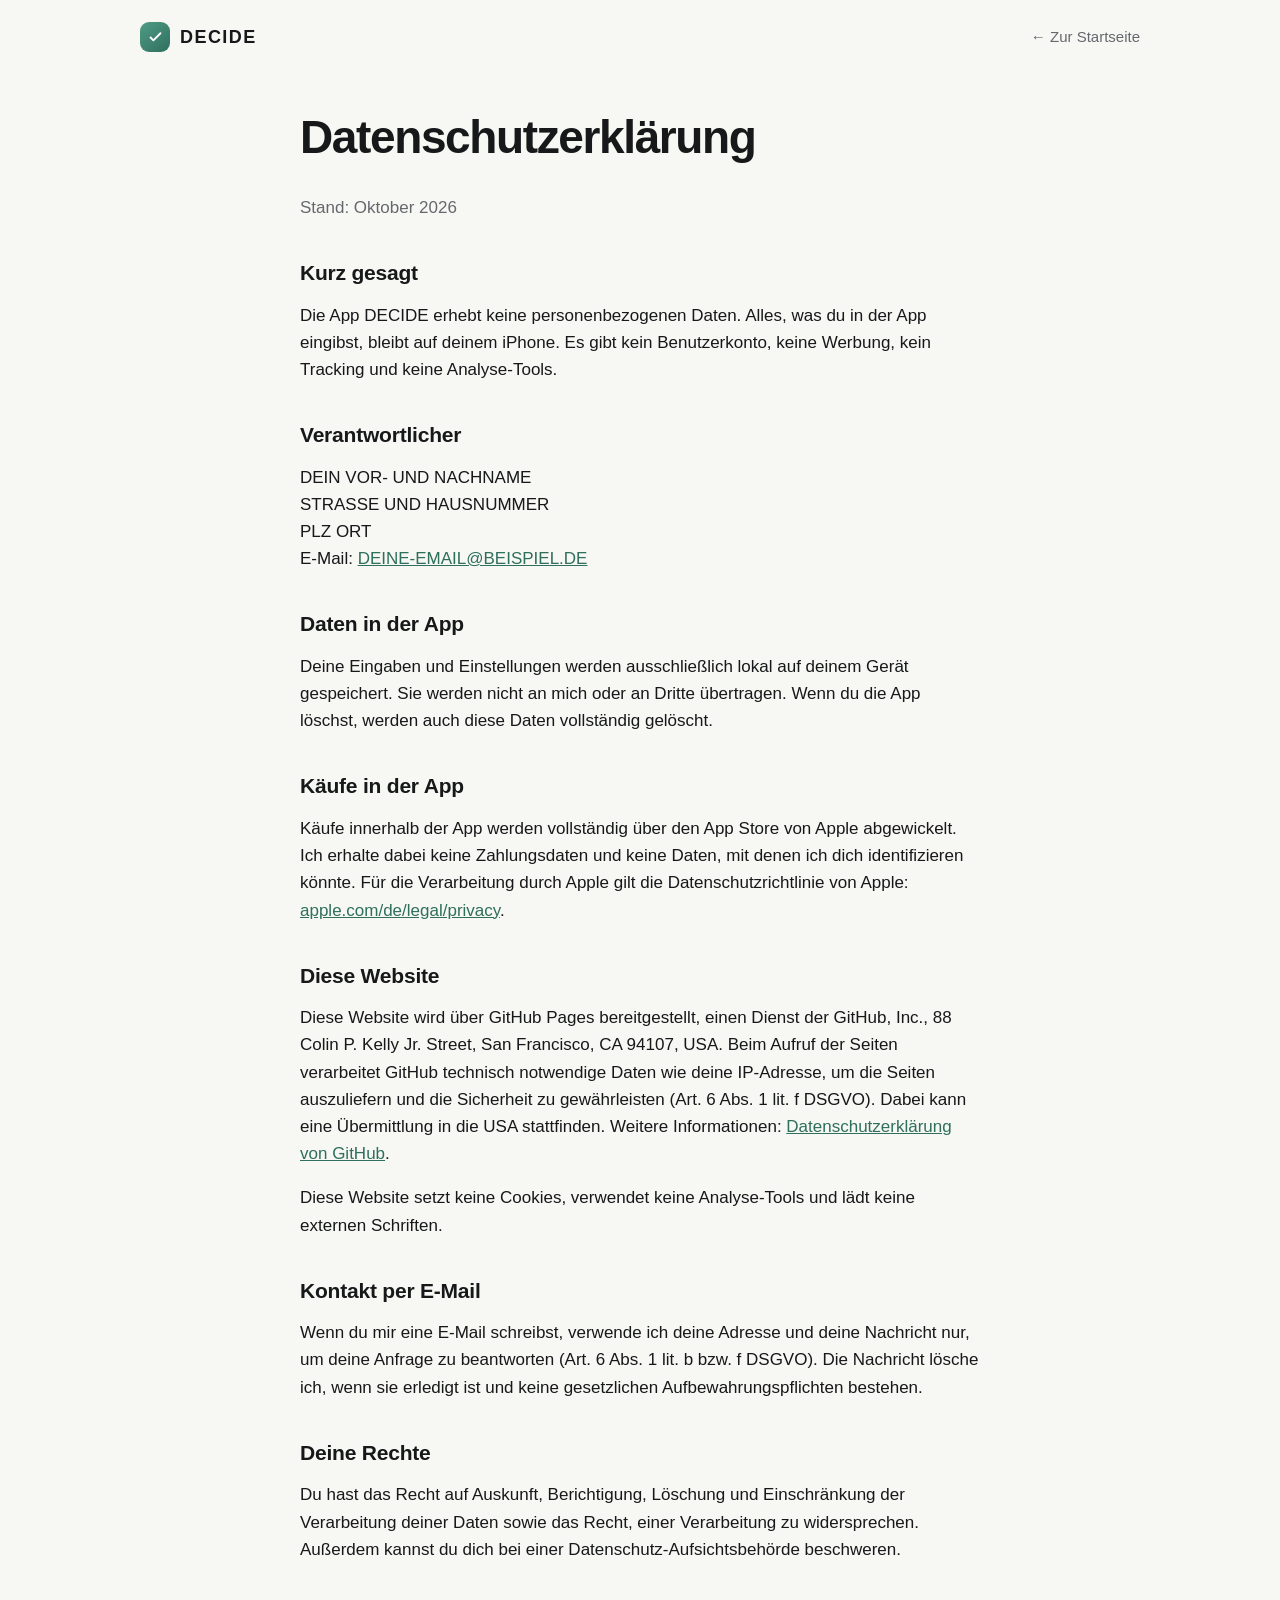
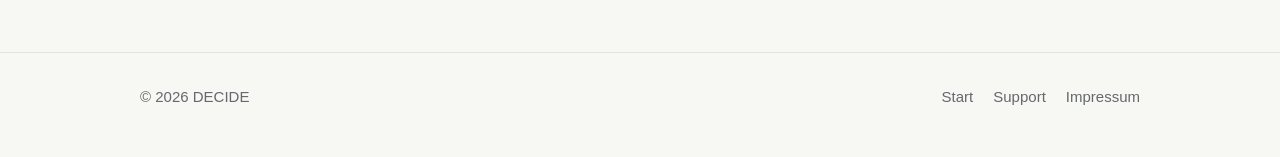
==== datenschutz.html @ d0a6e2b3 "Add files via upload" ====
<!DOCTYPE html>
<html lang="de">
<head>
  <meta charset="utf-8">
  <meta name="viewport" content="width=device-width, initial-scale=1">
  <title>Datenschutz – DECIDE</title>
  <link rel="stylesheet" href="style.css">
</head>
<body>
  <header class="top">
    <div class="wrap">
      <a class="logo" href="index.html">
        <span class="logo-mark"><svg viewBox="0 0 24 24" fill="none" stroke="currentColor" stroke-width="2.6" stroke-linecap="round" stroke-linejoin="round"><path d="M5 12l4 4 10-10"/></svg></span>
        DECIDE
      </a>
      <nav><a href="index.html">← Zur Startseite</a></nav>
    </div>
  </header>

  <main class="page">
    <div class="wrap">
      <h1>Datenschutzerklärung</h1>
      <p class="muted">Stand: Oktober 2026</p>

      <h2>Kurz gesagt</h2>
      <p>Die App DECIDE erhebt keine personenbezogenen Daten. Alles, was du in der App eingibst, bleibt auf deinem iPhone. Es gibt kein Benutzerkonto, keine Werbung, kein Tracking und keine Analyse-Tools.</p>

      <h2>Verantwortlicher</h2>
      <p>DEIN VOR- UND NACHNAME<br>
      STRASSE UND HAUSNUMMER<br>
      PLZ ORT<br>
      E-Mail: <a href="mailto:DEINE-EMAIL@BEISPIEL.DE">DEINE-EMAIL@BEISPIEL.DE</a></p>

      <h2>Daten in der App</h2>
      <p>Deine Eingaben und Einstellungen werden ausschließlich lokal auf deinem Gerät gespeichert. Sie werden nicht an mich oder an Dritte übertragen. Wenn du die App löschst, werden auch diese Daten vollständig gelöscht.</p>

      <h2>Käufe in der App</h2>
      <p>Käufe innerhalb der App werden vollständig über den App Store von Apple abgewickelt. Ich erhalte dabei keine Zahlungsdaten und keine Daten, mit denen ich dich identifizieren könnte. Für die Verarbeitung durch Apple gilt die Datenschutzrichtlinie von Apple: <a href="https://www.apple.com/de/legal/privacy/">apple.com/de/legal/privacy</a>.</p>

      <h2>Diese Website</h2>
      <p>Diese Website wird über GitHub Pages bereitgestellt, einen Dienst der GitHub, Inc., 88 Colin P. Kelly Jr. Street, San Francisco, CA 94107, USA. Beim Aufruf der Seiten verarbeitet GitHub technisch notwendige Daten wie deine IP-Adresse, um die Seiten auszuliefern und die Sicherheit zu gewährleisten (Art. 6 Abs. 1 lit. f DSGVO). Dabei kann eine Übermittlung in die USA stattfinden. Weitere Informationen: <a href="https://docs.github.com/de/site-policy/privacy-policies/github-general-privacy-statement">Datenschutzerklärung von GitHub</a>.</p>
      <p>Diese Website setzt keine Cookies, verwendet keine Analyse-Tools und lädt keine externen Schriften.</p>

      <h2>Kontakt per E-Mail</h2>
      <p>Wenn du mir eine E-Mail schreibst, verwende ich deine Adresse und deine Nachricht nur, um deine Anfrage zu beantworten (Art. 6 Abs. 1 lit. b bzw. f DSGVO). Die Nachricht lösche ich, wenn sie erledigt ist und keine gesetzlichen Aufbewahrungspflichten bestehen.</p>

      <h2>Deine Rechte</h2>
      <p>Du hast das Recht auf Auskunft, Berichtigung, Löschung und Einschränkung der Verarbeitung deiner Daten sowie das Recht, einer Verarbeitung zu widersprechen. Außerdem kannst du dich bei einer Datenschutz-Aufsichtsbehörde beschweren.</p>
    </div>
  </main>

  <footer>
    <div class="wrap">
      <span>© 2026 DECIDE</span>
      <nav>
        <a href="index.html">Start</a>
        <a href="support.html">Support</a>
        <a href="impressum.html">Impressum</a>
      </nav>
    </div>
  </footer>
</body>
</html>
---- style.css ----
:root {
  --bg: #f7f7f3;
  --surface: #ffffff;
  --text: #17181a;
  --muted: #65686d;
  --line: #e4e4de;
  --accent: #2f6f5e;
  --accent-2: #4f9c84;
  --accent-soft: #e3efe9;
  --on-accent: #ffffff;
  --warm: #e9a24a;
  --glow: rgba(79, 156, 132, 0.28);
  --shadow: 0 30px 60px -20px rgba(23, 40, 34, 0.25), 0 12px 24px -12px rgba(23, 40, 34, 0.15);
  --phone-frame: #1a1c1e;
}
@media (prefers-color-scheme: dark) {
  :root {
    --bg: #0f1112;
    --surface: #181a1c;
    --text: #ececea;
    --muted: #9a9da2;
    --line: #2a2d30;
    --accent: #7cc4ad;
    --accent-2: #5fae95;
    --accent-soft: #1a2a25;
    --on-accent: #0c1714;
    --warm: #f0b66a;
    --glow: rgba(124, 196, 173, 0.18);
    --shadow: 0 30px 60px -20px rgba(0, 0, 0, 0.7), 0 12px 24px -12px rgba(0, 0, 0, 0.5);
    --phone-frame: #000000;
  }
}

* { box-sizing: border-box; }
html { -webkit-text-size-adjust: 100%; scroll-behavior: smooth; }
body {
  margin: 0;
  background: var(--bg);
  color: var(--text);
  font-family: -apple-system, BlinkMacSystemFont, "Segoe UI", Roboto, "Helvetica Neue", Arial, sans-serif;
  font-size: 17px;
  line-height: 1.6;
  overflow-x: hidden;
}
a { color: var(--accent); }
.wrap { max-width: 1040px; margin: 0 auto; padding: 0 20px; }
.page .wrap { max-width: 720px; }

/* ---------- Kopfzeile ---------- */
header.top { padding: 22px 0; position: relative; z-index: 2; }
header.top .wrap { display: flex; align-items: center; justify-content: space-between; gap: 16px; }
.logo { display: inline-flex; align-items: center; gap: 10px; font-weight: 800; letter-spacing: 0.08em; font-size: 18px; color: var(--text); text-decoration: none; }
.logo-mark {
  width: 30px; height: 30px; border-radius: 9px;
  background: linear-gradient(140deg, var(--accent-2), var(--accent));
  display: grid; place-items: center; color: var(--on-accent);
}
.logo-mark svg { width: 17px; height: 17px; }
.top nav { display: flex; gap: 22px; font-size: 15px; }
.top nav a { color: var(--muted); text-decoration: none; }
.top nav a:hover { color: var(--text); }
@media (max-width: 560px) { .top nav .hide-sm { display: none; } }

/* ---------- Hero ---------- */
.hero { position: relative; padding: 40px 0 88px; overflow: hidden; }
.hero::before {
  content: ""; position: absolute; z-index: 0;
  width: 760px; height: 760px; right: -240px; top: 0;
  background: radial-gradient(circle, var(--glow) 0%, transparent 65%);
  pointer-events: none;
}
.hero .wrap { position: relative; z-index: 1; display: grid; gap: 56px; align-items: center; }
@media (min-width: 860px) { .hero .wrap { grid-template-columns: 1.1fr 0.9fr; } }

.pill {
  display: inline-flex; align-items: center; gap: 8px;
  background: var(--accent-soft); color: var(--accent);
  font-weight: 600; font-size: 14px;
  padding: 6px 14px; border-radius: 999px; margin: 0 0 22px;
}
.pill .dot { width: 7px; height: 7px; border-radius: 50%; background: var(--accent); }
h1 { font-size: clamp(40px, 7.5vw, 66px); line-height: 1.04; letter-spacing: -0.03em; margin: 0 0 22px; }
h1 .grad {
  background: linear-gradient(100deg, var(--accent), var(--accent-2) 60%, var(--warm));
  -webkit-background-clip: text; background-clip: text; color: transparent;
}
.lead { font-size: 20px; color: var(--muted); max-width: 30em; margin: 0 0 34px; }

.cta-row { display: flex; flex-wrap: wrap; align-items: center; gap: 14px 22px; }
.btn {
  display: inline-flex; align-items: center; gap: 10px;
  background: var(--text); color: var(--bg);
  text-decoration: none; font-weight: 600;
  padding: 15px 24px; border-radius: 14px;
  transition: transform .15s ease, box-shadow .15s ease;
}
.btn:hover { transform: translateY(-1px); box-shadow: var(--shadow); }
.btn svg { width: 20px; height: 20px; }
.btn.disabled { opacity: .55; pointer-events: none; }
.btn.accent { background: var(--accent); color: var(--on-accent); }
.trust { display: flex; flex-wrap: wrap; gap: 6px 18px; font-size: 14px; color: var(--muted); margin-top: 26px; }
.trust span::before { content: "✓ "; color: var(--accent); font-weight: 700; }

/* ---------- Handy-Mockup ---------- */
.phone-stage { display: flex; justify-content: center; position: relative; }
.phone {
  width: 290px; aspect-ratio: 9 / 19.2;
  background: var(--phone-frame); border-radius: 46px; padding: 11px;
  box-shadow: var(--shadow);
  transform: rotate(-3deg);
  animation: float 7s ease-in-out infinite;
}
@keyframes float { 0%,100% { transform: rotate(-3deg) translateY(0); } 50% { transform: rotate(-3deg) translateY(-10px); } }
.screen {
  height: 100%; border-radius: 36px; overflow: hidden;
  background: var(--bg); padding: 46px 18px 18px;
  display: flex; flex-direction: column; gap: 12px; position: relative;
}
.screen::before {
  content: ""; position: absolute; top: 12px; left: 50%; transform: translateX(-50%);
  width: 86px; height: 24px; border-radius: 20px; background: var(--phone-frame);
}
.s-label { font-size: 11px; font-weight: 700; letter-spacing: .08em; text-transform: uppercase; color: var(--accent); }
.s-title { font-size: 21px; font-weight: 700; line-height: 1.2; letter-spacing: -0.01em; }
.s-card { background: var(--surface); border: 1px solid var(--line); border-radius: 16px; padding: 12px 14px; }
.s-row { display: flex; justify-content: space-between; align-items: baseline; font-size: 13px; color: var(--muted); }
.s-row b { white-space: nowrap; font-size: 20px; color: var(--text); letter-spacing: -0.02em; }
.s-bar { height: 7px; border-radius: 4px; background: var(--line); margin-top: 8px; overflow: hidden; }
.s-bar i { display: block; height: 100%; border-radius: 4px; background: var(--accent); }
.s-bar.b i { background: var(--warm); }
.s-result {
  margin-top: auto; border-radius: 18px; padding: 16px;
  background: linear-gradient(140deg, var(--accent-2), var(--accent)); color: var(--on-accent);
}
.s-result small { font-size: 12px; opacity: .85; }
.s-result .big { font-size: 34px; font-weight: 800; letter-spacing: -0.03em; line-height: 1.1; }
.float-chip {
  position: absolute; background: var(--surface); border: 1px solid var(--line);
  border-radius: 14px; padding: 10px 14px; font-size: 13px; font-weight: 600;
  box-shadow: var(--shadow); display: flex; align-items: center; gap: 8px;
}
.float-chip .ic { width: 26px; height: 26px; border-radius: 8px; display: grid; place-items: center; background: var(--accent-soft); color: var(--accent); }
.float-chip .ic svg { width: 15px; height: 15px; }
.chip-1 { left: calc(50% - 235px); top: 63%; }
.chip-2 { right: calc(50% - 225px); bottom: -4%; }
@media (max-width: 520px) { .chip-1 { left: 0; } .chip-2 { right: 0; } }

/* ---------- Abschnitte ---------- */
section { padding: 88px 0; }
section.alt { background: var(--surface); border-top: 1px solid var(--line); border-bottom: 1px solid var(--line); }
.sec-head { max-width: 600px; margin: 0 0 44px; }
.kicker { color: var(--accent); font-weight: 700; font-size: 13px; letter-spacing: .08em; text-transform: uppercase; margin: 0 0 10px; }
h2 { font-size: clamp(28px, 4.5vw, 40px); line-height: 1.12; letter-spacing: -0.02em; margin: 0 0 14px; }
.sec-head p { color: var(--muted); margin: 0; font-size: 18px; }

.steps { display: grid; gap: 20px; counter-reset: step; }
@media (min-width: 760px) { .steps { grid-template-columns: repeat(3, 1fr); } }
.step { position: relative; padding: 28px; border-radius: 22px; background: var(--bg); border: 1px solid var(--line); }
.step::before {
  counter-increment: step; content: counter(step);
  display: grid; place-items: center; width: 44px; height: 44px; border-radius: 14px;
  background: var(--accent); color: var(--on-accent); font-weight: 800; font-size: 20px; margin-bottom: 18px;
}
.step h3 { margin: 0 0 6px; font-size: 19px; }
.step p { margin: 0; color: var(--muted); font-size: 16px; }

.features { display: grid; gap: 20px; }
@media (min-width: 640px) { .features { grid-template-columns: 1fr 1fr; } }
@media (min-width: 960px) { .features { grid-template-columns: repeat(4, 1fr); } }
.feature { padding: 26px; border-radius: 22px; background: var(--surface); border: 1px solid var(--line); transition: transform .2s ease, border-color .2s ease; }
.feature:hover { transform: translateY(-3px); border-color: var(--accent); }
.feature .ic { width: 46px; height: 46px; border-radius: 14px; display: grid; place-items: center; background: var(--accent-soft); color: var(--accent); margin-bottom: 18px; }
.feature .ic svg { width: 24px; height: 24px; }
.feature h3 { font-size: 18px; margin: 0 0 6px; }
.feature p { margin: 0; color: var(--muted); font-size: 16px; }

.prices { display: grid; gap: 20px; align-items: stretch; }
@media (min-width: 760px) { .prices { grid-template-columns: repeat(3, 1fr); } }
.price { position: relative; background: var(--bg); border: 1px solid var(--line); border-radius: 24px; padding: 30px 28px; }
.price .what { font-weight: 600; margin-bottom: 14px; }
.price .num { font-size: 52px; font-weight: 800; letter-spacing: -0.03em; line-height: 1; }
.price .label { color: var(--muted); margin-top: 12px; font-size: 16px; }
.price.highlight {
  background: linear-gradient(150deg, var(--accent-2), var(--accent)); color: var(--on-accent);
  border-color: transparent; box-shadow: var(--shadow);
}
.price.highlight .label { color: var(--on-accent); opacity: .85; }
.badge { position: absolute; top: 18px; right: 18px; font-size: 12px; font-weight: 700; padding: 4px 10px; border-radius: 999px; background: var(--on-accent); color: var(--accent); }
.note { font-size: 14px; color: var(--muted); margin-top: 18px; }

.final { text-align: center; }
.final .box {
  border-radius: 32px; padding: 64px 24px;
  background: radial-gradient(120% 140% at 50% 0%, var(--accent-soft) 0%, var(--surface) 70%);
  border: 1px solid var(--line);
}
.final h2 { margin-bottom: 12px; }
.final p { color: var(--muted); max-width: 30em; margin: 0 auto 30px; font-size: 18px; }
.final .cta-row { justify-content: center; }

/* ---------- Unterseiten ---------- */
.page { padding: 40px 0 72px; }
.page h1 { font-size: clamp(32px, 6vw, 46px); margin-bottom: 32px; }
.page h2 { font-size: 21px; margin: 40px 0 10px; letter-spacing: -0.01em; }
.page p, .page li { color: var(--text); }
.page .muted { color: var(--muted); }
.page .btn { background: var(--accent); color: var(--on-accent); }

.faq details { border-bottom: 1px solid var(--line); padding: 18px 0; }
.faq summary { font-weight: 600; cursor: pointer; }
.faq details p { margin: 10px 0 0; color: var(--muted); }

/* ---------- Fußzeile ---------- */
footer { border-top: 1px solid var(--line); padding: 32px 0 48px; font-size: 15px; color: var(--muted); }
footer .wrap { display: flex; flex-wrap: wrap; gap: 8px 24px; justify-content: space-between; }
footer nav { display: flex; flex-wrap: wrap; gap: 8px 20px; }
footer a { color: var(--muted); text-decoration: none; }
footer a:hover { color: var(--text); }

/* ---------- Einblenden beim Laden ---------- */
.rise { animation: rise .7s ease both; }
.rise.d1 { animation-delay: .08s; } .rise.d2 { animation-delay: .16s; } .rise.d3 { animation-delay: .24s; }
@keyframes rise { from { opacity: 0; transform: translateY(14px); } to { opacity: 1; transform: none; } }
@media (prefers-reduced-motion: reduce) {
  .rise, .phone { animation: none; }
  .phone { transform: rotate(-3deg); }
}
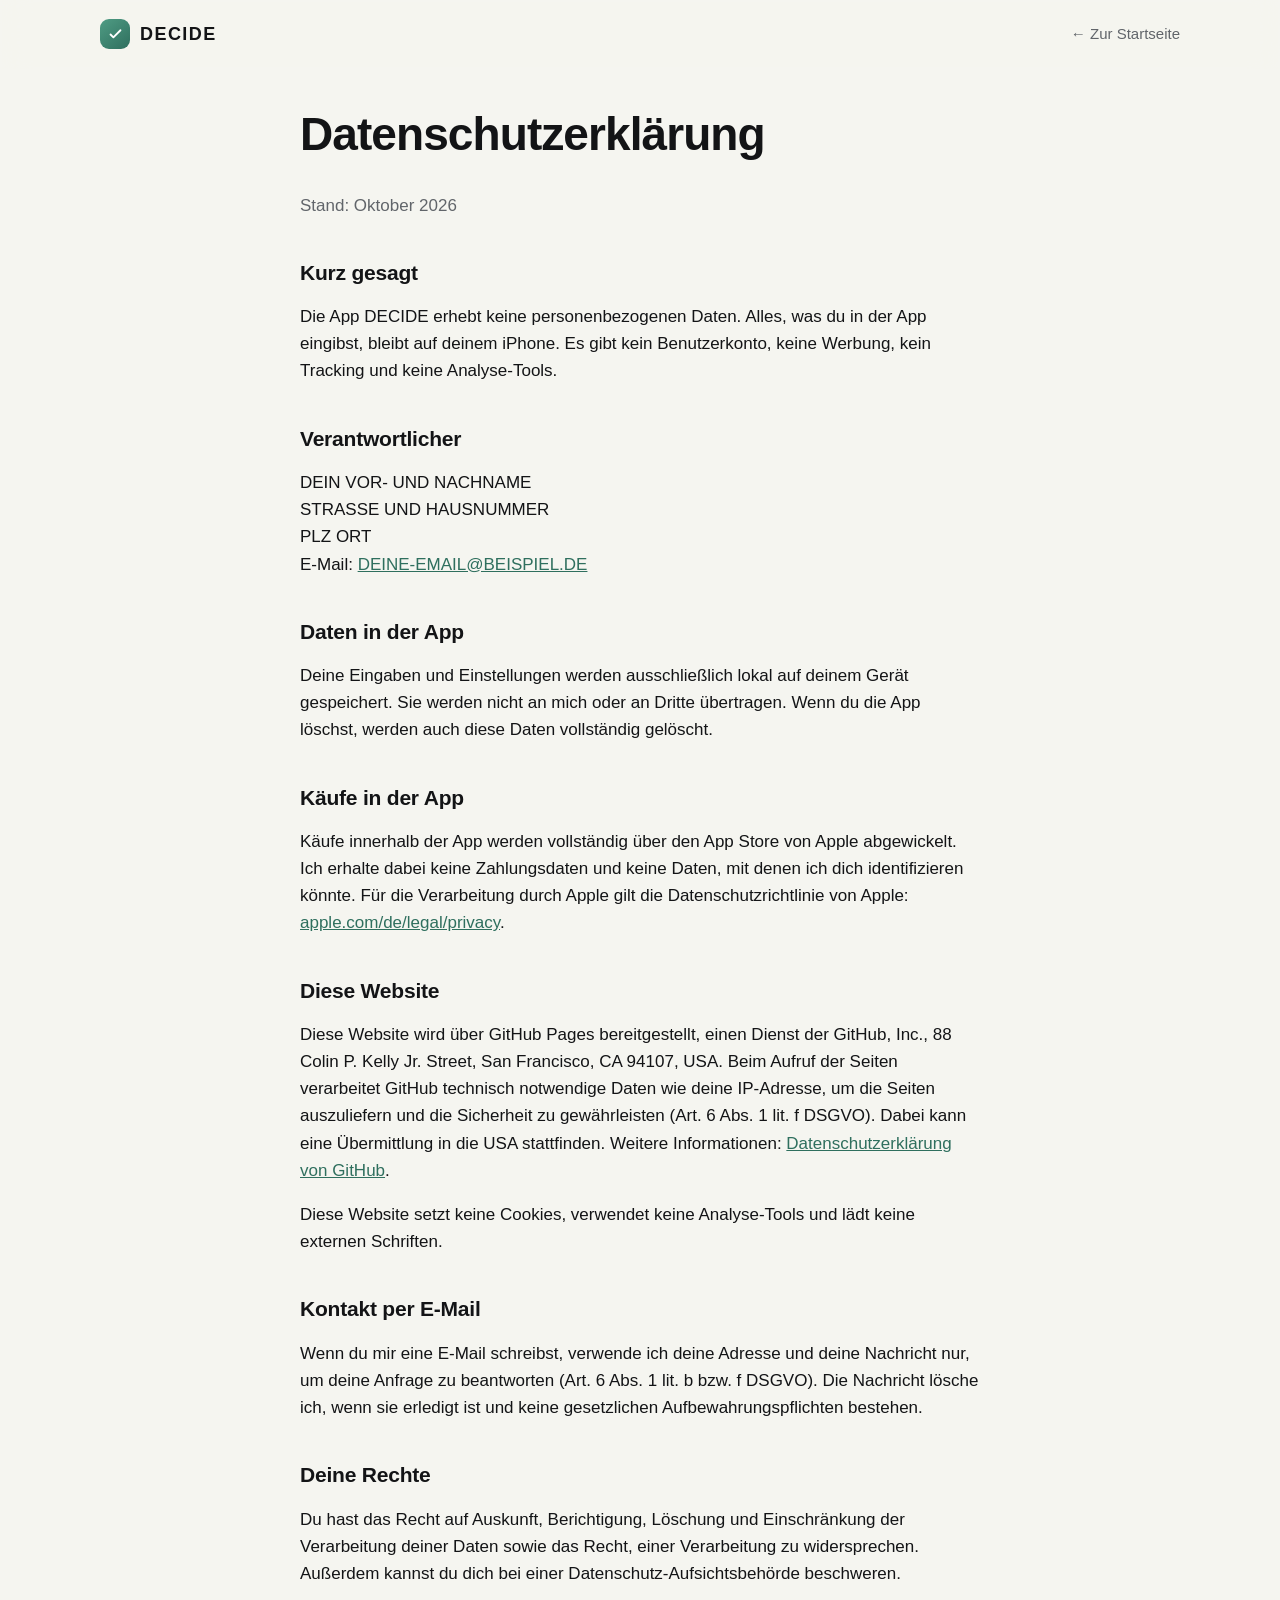
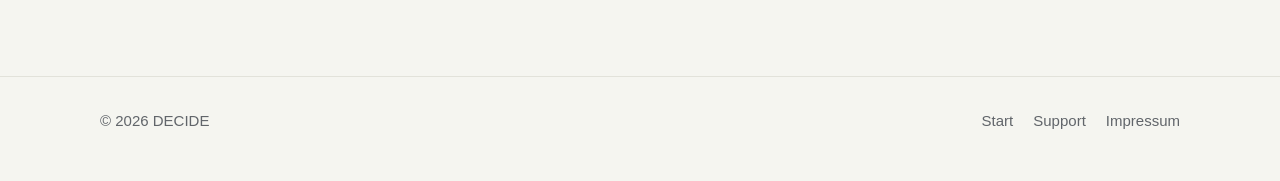
==== commit c1565b0b: "Add files via upload" ====
--- a/datenschutz.html
+++ b/datenschutz.html
@@ -4,7 +4,7 @@
   <meta charset="utf-8">
   <meta name="viewport" content="width=device-width, initial-scale=1">
   <title>Datenschutz – DECIDE</title>
-  <link rel="stylesheet" href="style.css">
+  <link rel="stylesheet" href="style.css?v=3">
 </head>
 <body>
   <header class="top">
--- a/style.css
+++ b/style.css
@@ -1,54 +1,93 @@
+/* =========================================================
+   DECIDE – Website
+   Farben für Hell- und Dunkelmodus
+   ========================================================= */
 :root {
-  --bg: #f7f7f3;
+  --bg: #f5f5f0;
   --surface: #ffffff;
-  --text: #17181a;
-  --muted: #65686d;
-  --line: #e4e4de;
+  --text: #131416;
+  --muted: #61656a;
+  --line: #e2e2da;
   --accent: #2f6f5e;
   --accent-2: #4f9c84;
-  --accent-soft: #e3efe9;
+  --accent-soft: #e2eee8;
   --on-accent: #ffffff;
-  --warm: #e9a24a;
-  --glow: rgba(79, 156, 132, 0.28);
-  --shadow: 0 30px 60px -20px rgba(23, 40, 34, 0.25), 0 12px 24px -12px rgba(23, 40, 34, 0.15);
-  --phone-frame: #1a1c1e;
+  --warm: #e39a3b;
+
+  /* dunkle Bühne (Kopfbereich, Datenschutz-Band) – in beiden Modi dunkel */
+  --stage: #0d1613;
+  --stage-2: #13221d;
+  --stage-text: #f1f4f2;
+  --stage-muted: #9fb0a9;
+  --stage-line: rgba(255,255,255,0.09);
+
+  /* Kategorie-Farben */
+  --c-wohnen: #2f8f6f;   --c-wohnen-bg: #e3f2ec;
+  --c-mobil: #3a6bd6;    --c-mobil-bg: #e5ecfb;
+  --c-sparen: #cf8318;   --c-sparen-bg: #fbefdc;
+  --c-alltag: #7a59d4;   --c-alltag-bg: #eee8fb;
+  --c-kredit: #d4533f;   --c-kredit-bg: #fbe7e3;
+
+  --shadow: 0 30px 60px -24px rgba(16, 34, 28, 0.28), 0 12px 24px -12px rgba(16, 34, 28, 0.14);
+  --phone-frame: #050807;
+  --radius: 26px;
 }
 @media (prefers-color-scheme: dark) {
   :root {
-    --bg: #0f1112;
-    --surface: #181a1c;
-    --text: #ececea;
-    --muted: #9a9da2;
-    --line: #2a2d30;
+    --bg: #0c0e0f;
+    --surface: #16191a;
+    --text: #ecedea;
+    --muted: #9a9ea3;
+    --line: #272b2d;
     --accent: #7cc4ad;
-    --accent-2: #5fae95;
-    --accent-soft: #1a2a25;
-    --on-accent: #0c1714;
-    --warm: #f0b66a;
-    --glow: rgba(124, 196, 173, 0.18);
-    --shadow: 0 30px 60px -20px rgba(0, 0, 0, 0.7), 0 12px 24px -12px rgba(0, 0, 0, 0.5);
-    --phone-frame: #000000;
+    --accent-2: #5cae93;
+    --accent-soft: #17271f;
+    --on-accent: #0b1612;
+    --warm: #f0b462;
+
+    --stage: #0a1210;
+    --stage-2: #10201a;
+
+    --c-wohnen: #6fcfa9;   --c-wohnen-bg: #14251e;
+    --c-mobil: #86a8f5;    --c-mobil-bg: #151d30;
+    --c-sparen: #f1b55e;   --c-sparen-bg: #2a2012;
+    --c-alltag: #b39cf5;   --c-alltag-bg: #1f1830;
+    --c-kredit: #f08b79;   --c-kredit-bg: #2d1815;
+
+    --shadow: 0 30px 60px -24px rgba(0,0,0,0.75), 0 12px 24px -12px rgba(0,0,0,0.5);
   }
 }
 
+/* =========================================================
+   Grundlagen
+   ========================================================= */
 * { box-sizing: border-box; }
 html { -webkit-text-size-adjust: 100%; scroll-behavior: smooth; }
 body {
   margin: 0;
   background: var(--bg);
   color: var(--text);
-  font-family: -apple-system, BlinkMacSystemFont, "Segoe UI", Roboto, "Helvetica Neue", Arial, sans-serif;
+  font-family: -apple-system, BlinkMacSystemFont, "SF Pro Display", "Segoe UI", Roboto, "Helvetica Neue", Arial, sans-serif;
   font-size: 17px;
   line-height: 1.6;
   overflow-x: hidden;
 }
 a { color: var(--accent); }
-.wrap { max-width: 1040px; margin: 0 auto; padding: 0 20px; }
+.wrap { max-width: 1120px; margin: 0 auto; padding: 0 20px; }
 .page .wrap { max-width: 720px; }
-
-/* ---------- Kopfzeile ---------- */
-header.top { padding: 22px 0; position: relative; z-index: 2; }
-header.top .wrap { display: flex; align-items: center; justify-content: space-between; gap: 16px; }
+.tabnum { font-variant-numeric: tabular-nums; }
+
+/* =========================================================
+   Kopfzeile
+   ========================================================= */
+header.top {
+  position: sticky; top: 0; z-index: 50;
+  background: color-mix(in srgb, var(--bg) 78%, transparent);
+  -webkit-backdrop-filter: saturate(160%) blur(14px);
+  backdrop-filter: saturate(160%) blur(14px);
+  border-bottom: 1px solid transparent;
+}
+header.top .wrap { display: flex; align-items: center; justify-content: space-between; gap: 16px; height: 68px; }
 .logo { display: inline-flex; align-items: center; gap: 10px; font-weight: 800; letter-spacing: 0.08em; font-size: 18px; color: var(--text); text-decoration: none; }
 .logo-mark {
   width: 30px; height: 30px; border-radius: 9px;
@@ -56,172 +95,391 @@
   display: grid; place-items: center; color: var(--on-accent);
 }
 .logo-mark svg { width: 17px; height: 17px; }
-.top nav { display: flex; gap: 22px; font-size: 15px; }
+.top nav { display: flex; align-items: center; gap: 22px; font-size: 15px; }
 .top nav a { color: var(--muted); text-decoration: none; }
 .top nav a:hover { color: var(--text); }
-@media (max-width: 560px) { .top nav .hide-sm { display: none; } }
-
-/* ---------- Hero ---------- */
-.hero { position: relative; padding: 40px 0 88px; overflow: hidden; }
-.hero::before {
-  content: ""; position: absolute; z-index: 0;
-  width: 760px; height: 760px; right: -240px; top: 0;
-  background: radial-gradient(circle, var(--glow) 0%, transparent 65%);
-  pointer-events: none;
-}
-.hero .wrap { position: relative; z-index: 1; display: grid; gap: 56px; align-items: center; }
-@media (min-width: 860px) { .hero .wrap { grid-template-columns: 1.1fr 0.9fr; } }
-
-.pill {
-  display: inline-flex; align-items: center; gap: 8px;
-  background: var(--accent-soft); color: var(--accent);
-  font-weight: 600; font-size: 14px;
-  padding: 6px 14px; border-radius: 999px; margin: 0 0 22px;
-}
-.pill .dot { width: 7px; height: 7px; border-radius: 50%; background: var(--accent); }
-h1 { font-size: clamp(40px, 7.5vw, 66px); line-height: 1.04; letter-spacing: -0.03em; margin: 0 0 22px; }
-h1 .grad {
-  background: linear-gradient(100deg, var(--accent), var(--accent-2) 60%, var(--warm));
-  -webkit-background-clip: text; background-clip: text; color: transparent;
-}
-.lead { font-size: 20px; color: var(--muted); max-width: 30em; margin: 0 0 34px; }
-
-.cta-row { display: flex; flex-wrap: wrap; align-items: center; gap: 14px 22px; }
+@media (max-width: 640px) { .top nav .hide-sm { display: none; } }
+
+/* =========================================================
+   Knöpfe
+   ========================================================= */
 .btn {
   display: inline-flex; align-items: center; gap: 10px;
   background: var(--text); color: var(--bg);
-  text-decoration: none; font-weight: 600;
-  padding: 15px 24px; border-radius: 14px;
+  text-decoration: none; font-weight: 650;
+  padding: 15px 24px; border-radius: 14px; border: 0;
   transition: transform .15s ease, box-shadow .15s ease;
 }
 .btn:hover { transform: translateY(-1px); box-shadow: var(--shadow); }
 .btn svg { width: 20px; height: 20px; }
-.btn.disabled { opacity: .55; pointer-events: none; }
+.btn.light { background: #ffffff; color: #0d1613; }
 .btn.accent { background: var(--accent); color: var(--on-accent); }
-.trust { display: flex; flex-wrap: wrap; gap: 6px 18px; font-size: 14px; color: var(--muted); margin-top: 26px; }
-.trust span::before { content: "✓ "; color: var(--accent); font-weight: 700; }
-
-/* ---------- Handy-Mockup ---------- */
-.phone-stage { display: flex; justify-content: center; position: relative; }
+.btn.disabled { opacity: .6; pointer-events: none; }
+.link-arrow { font-weight: 600; text-decoration: none; }
+.link-arrow:hover { text-decoration: underline; }
+
+/* =========================================================
+   Hero (dunkle Bühne)
+   ========================================================= */
+.hero-outer { padding: 8px 12px 0; }
+.hero {
+  position: relative; overflow: hidden;
+  max-width: 1240px; margin: 0 auto;
+  border-radius: 34px;
+  background:
+    radial-gradient(900px 520px at 85% 10%, rgba(92, 174, 147, .32), transparent 60%),
+    radial-gradient(600px 400px at 0% 100%, rgba(227, 154, 59, .16), transparent 60%),
+    linear-gradient(180deg, var(--stage-2), var(--stage));
+  color: var(--stage-text);
+  padding: 72px 0 84px;
+}
+.hero::after { /* feines Raster */
+  content: ""; position: absolute; inset: 0; pointer-events: none;
+  background-image:
+    linear-gradient(var(--stage-line) 1px, transparent 1px),
+    linear-gradient(90deg, var(--stage-line) 1px, transparent 1px);
+  background-size: 56px 56px;
+  -webkit-mask-image: radial-gradient(ellipse at 70% 30%, #000 0%, transparent 70%);
+  mask-image: radial-gradient(ellipse at 70% 30%, #000 0%, transparent 70%);
+}
+.hero .wrap { position: relative; z-index: 1; display: grid; gap: 64px; align-items: center; }
+@media (min-width: 900px) { .hero .wrap { grid-template-columns: 1.15fr 0.85fr; } }
+
+.pill {
+  display: inline-flex; align-items: center; gap: 8px;
+  background: rgba(255,255,255,.08); color: #bfe8d9;
+  border: 1px solid rgba(255,255,255,.12);
+  font-weight: 600; font-size: 14px;
+  padding: 6px 14px; border-radius: 999px; margin: 0 0 26px;
+}
+.pill .dot { width: 7px; height: 7px; border-radius: 50%; background: #7cdcb6; box-shadow: 0 0 0 4px rgba(124,220,182,.18); }
+
+.hero h1 {
+  font-size: clamp(40px, 7.4vw, 76px);
+  line-height: 1.02; letter-spacing: -0.035em;
+  margin: 0 0 26px; font-weight: 800;
+}
+.hero h1 .small { display: block; font-size: .5em; letter-spacing: -0.02em; color: var(--stage-muted); font-weight: 650; margin-bottom: 10px; }
+
+/* wechselnde Frage – alle Varianten liegen übereinander, daher kein Springen */
+.rotator { display: grid; }
+.rotator > span {
+  grid-area: 1 / 1;
+  background: linear-gradient(100deg, #8be0c0, #5cae93 45%, #f0b462);
+  -webkit-background-clip: text; background-clip: text; color: transparent;
+  opacity: 0; transform: translateY(18px);
+  transition: opacity .55s ease, transform .55s ease;
+}
+.rotator > span.on { opacity: 1; transform: none; }
+.no-js .rotator > span:first-child { opacity: 1; transform: none; }
+
+.hero .lead { font-size: 20px; color: var(--stage-muted); max-width: 31em; margin: 0 0 36px; }
+.cta-row { display: flex; flex-wrap: wrap; align-items: center; gap: 14px 24px; }
+.hero .link-arrow { color: #bfe8d9; }
+.trust { display: flex; flex-wrap: wrap; gap: 8px 20px; font-size: 14px; color: var(--stage-muted); margin-top: 30px; }
+.trust span::before { content: "✓  "; color: #7cdcb6; font-weight: 700; }
+
+/* ---------- Handy ---------- */
+.phone-stage { position: relative; display: flex; justify-content: center; padding: 10px 0; }
+.phone-stage::before { /* Lichtschein hinter dem Handy */
+  content: ""; position: absolute; width: 360px; height: 360px; border-radius: 50%;
+  background: radial-gradient(circle, rgba(124,220,182,.35), transparent 65%);
+  top: 50%; left: 50%; transform: translate(-50%, -50%); filter: blur(10px);
+}
 .phone {
-  width: 290px; aspect-ratio: 9 / 19.2;
-  background: var(--phone-frame); border-radius: 46px; padding: 11px;
-  box-shadow: var(--shadow);
-  transform: rotate(-3deg);
+  position: relative;
+  width: 292px; aspect-ratio: 9 / 19.2;
+  background: var(--phone-frame); border-radius: 48px; padding: 11px;
+  box-shadow: 0 50px 90px -30px rgba(0,0,0,.8), inset 0 0 0 2px rgba(255,255,255,.08);
+  transform: rotate(-4deg);
   animation: float 7s ease-in-out infinite;
 }
-@keyframes float { 0%,100% { transform: rotate(-3deg) translateY(0); } 50% { transform: rotate(-3deg) translateY(-10px); } }
+@keyframes float { 0%,100% { transform: rotate(-4deg) translateY(0); } 50% { transform: rotate(-4deg) translateY(-12px); } }
+.screen-wrap { position: relative; height: 100%; border-radius: 38px; overflow: hidden; background: #f6f6f1; color: #131416; }
+.screen-wrap::before {
+  content: ""; position: absolute; z-index: 3; top: 11px; left: 50%; transform: translateX(-50%);
+  width: 88px; height: 25px; border-radius: 20px; background: var(--phone-frame);
+}
 .screen {
-  height: 100%; border-radius: 36px; overflow: hidden;
-  background: var(--bg); padding: 46px 18px 18px;
-  display: flex; flex-direction: column; gap: 12px; position: relative;
-}
-.screen::before {
-  content: ""; position: absolute; top: 12px; left: 50%; transform: translateX(-50%);
-  width: 86px; height: 24px; border-radius: 20px; background: var(--phone-frame);
-}
-.s-label { font-size: 11px; font-weight: 700; letter-spacing: .08em; text-transform: uppercase; color: var(--accent); }
-.s-title { font-size: 21px; font-weight: 700; line-height: 1.2; letter-spacing: -0.01em; }
-.s-card { background: var(--surface); border: 1px solid var(--line); border-radius: 16px; padding: 12px 14px; }
-.s-row { display: flex; justify-content: space-between; align-items: baseline; font-size: 13px; color: var(--muted); }
-.s-row b { white-space: nowrap; font-size: 20px; color: var(--text); letter-spacing: -0.02em; }
-.s-bar { height: 7px; border-radius: 4px; background: var(--line); margin-top: 8px; overflow: hidden; }
-.s-bar i { display: block; height: 100%; border-radius: 4px; background: var(--accent); }
-.s-bar.b i { background: var(--warm); }
-.s-result {
-  margin-top: auto; border-radius: 18px; padding: 16px;
-  background: linear-gradient(140deg, var(--accent-2), var(--accent)); color: var(--on-accent);
-}
+  position: absolute; inset: 0; padding: 50px 18px 18px;
+  display: flex; flex-direction: column; gap: 10px;
+  opacity: 0; transform: translateX(24px);
+  transition: opacity .55s ease, transform .55s ease;
+}
+.screen.on { opacity: 1; transform: none; }
+.no-js .screen:first-child { opacity: 1; transform: none; }
+.s-top { display: flex; justify-content: space-between; align-items: center; }
+.s-label { font-size: 11px; font-weight: 800; letter-spacing: .08em; text-transform: uppercase; }
+.s-demo { font-size: 10px; color: #8a8e92; }
+.s-title { font-size: 21px; font-weight: 750; line-height: 1.18; letter-spacing: -0.015em; margin-bottom: 4px; }
+.s-card { background: #fff; border: 1px solid #e6e6df; border-radius: 16px; padding: 11px 13px; }
+.s-row { display: flex; justify-content: space-between; align-items: baseline; gap: 8px; font-size: 12.5px; color: #686c71; }
+.s-row b { white-space: nowrap; font-size: 19px; color: #131416; letter-spacing: -0.02em; font-variant-numeric: tabular-nums; }
+.s-bar { height: 7px; border-radius: 4px; background: #ececE6; margin-top: 8px; overflow: hidden; }
+.s-bar i { display: block; height: 100%; border-radius: 4px; }
+.s-result { margin-top: auto; border-radius: 18px; padding: 15px 16px; color: #fff; }
 .s-result small { font-size: 12px; opacity: .85; }
-.s-result .big { font-size: 34px; font-weight: 800; letter-spacing: -0.03em; line-height: 1.1; }
+.s-result .big { font-size: 32px; font-weight: 800; letter-spacing: -0.03em; line-height: 1.1; font-variant-numeric: tabular-nums; }
+
 .float-chip {
-  position: absolute; background: var(--surface); border: 1px solid var(--line);
-  border-radius: 14px; padding: 10px 14px; font-size: 13px; font-weight: 600;
-  box-shadow: var(--shadow); display: flex; align-items: center; gap: 8px;
-}
-.float-chip .ic { width: 26px; height: 26px; border-radius: 8px; display: grid; place-items: center; background: var(--accent-soft); color: var(--accent); }
+  position: absolute; z-index: 2;
+  background: rgba(20, 34, 29, .78); color: #f1f4f2;
+  -webkit-backdrop-filter: blur(12px); backdrop-filter: blur(12px);
+  border: 1px solid rgba(255,255,255,.14);
+  border-radius: 14px; padding: 10px 14px; font-size: 13px; font-weight: 650;
+  display: flex; align-items: center; gap: 8px; white-space: nowrap;
+  box-shadow: 0 20px 40px -18px rgba(0,0,0,.6);
+}
+.float-chip .ic { width: 26px; height: 26px; border-radius: 8px; display: grid; place-items: center; background: rgba(124,220,182,.18); color: #8be0c0; }
 .float-chip .ic svg { width: 15px; height: 15px; }
-.chip-1 { left: calc(50% - 235px); top: 63%; }
-.chip-2 { right: calc(50% - 225px); bottom: -4%; }
-@media (max-width: 520px) { .chip-1 { left: 0; } .chip-2 { right: 0; } }
-
-/* ---------- Abschnitte ---------- */
-section { padding: 88px 0; }
-section.alt { background: var(--surface); border-top: 1px solid var(--line); border-bottom: 1px solid var(--line); }
-.sec-head { max-width: 600px; margin: 0 0 44px; }
-.kicker { color: var(--accent); font-weight: 700; font-size: 13px; letter-spacing: .08em; text-transform: uppercase; margin: 0 0 10px; }
-h2 { font-size: clamp(28px, 4.5vw, 40px); line-height: 1.12; letter-spacing: -0.02em; margin: 0 0 14px; }
-.sec-head p { color: var(--muted); margin: 0; font-size: 18px; }
-
-.steps { display: grid; gap: 20px; counter-reset: step; }
-@media (min-width: 760px) { .steps { grid-template-columns: repeat(3, 1fr); } }
-.step { position: relative; padding: 28px; border-radius: 22px; background: var(--bg); border: 1px solid var(--line); }
-.step::before {
-  counter-increment: step; content: counter(step);
-  display: grid; place-items: center; width: 44px; height: 44px; border-radius: 14px;
-  background: var(--accent); color: var(--on-accent); font-weight: 800; font-size: 20px; margin-bottom: 18px;
-}
-.step h3 { margin: 0 0 6px; font-size: 19px; }
-.step p { margin: 0; color: var(--muted); font-size: 16px; }
-
-.features { display: grid; gap: 20px; }
-@media (min-width: 640px) { .features { grid-template-columns: 1fr 1fr; } }
-@media (min-width: 960px) { .features { grid-template-columns: repeat(4, 1fr); } }
-.feature { padding: 26px; border-radius: 22px; background: var(--surface); border: 1px solid var(--line); transition: transform .2s ease, border-color .2s ease; }
-.feature:hover { transform: translateY(-3px); border-color: var(--accent); }
-.feature .ic { width: 46px; height: 46px; border-radius: 14px; display: grid; place-items: center; background: var(--accent-soft); color: var(--accent); margin-bottom: 18px; }
-.feature .ic svg { width: 24px; height: 24px; }
-.feature h3 { font-size: 18px; margin: 0 0 6px; }
-.feature p { margin: 0; color: var(--muted); font-size: 16px; }
-
-.prices { display: grid; gap: 20px; align-items: stretch; }
-@media (min-width: 760px) { .prices { grid-template-columns: repeat(3, 1fr); } }
-.price { position: relative; background: var(--bg); border: 1px solid var(--line); border-radius: 24px; padding: 30px 28px; }
-.price .what { font-weight: 600; margin-bottom: 14px; }
-.price .num { font-size: 52px; font-weight: 800; letter-spacing: -0.03em; line-height: 1; }
-.price .label { color: var(--muted); margin-top: 12px; font-size: 16px; }
+.chip-1 { left: calc(50% - 240px); top: 64%; }
+.chip-2 { right: calc(50% - 232px); bottom: -2%; }
+@media (max-width: 520px) { .chip-1 { left: 4px; } .chip-2 { right: 4px; } }
+
+/* =========================================================
+   Laufband mit Fragen
+   ========================================================= */
+.marquee { padding: 46px 0 10px; overflow: hidden; }
+.marquee-row { display: flex; width: max-content; gap: 12px; margin-bottom: 12px; animation: scroll 60s linear infinite; }
+.marquee-row.rev { animation-direction: reverse; animation-duration: 70s; }
+.marquee:hover .marquee-row { animation-play-state: paused; }
+@keyframes scroll { from { transform: translateX(0); } to { transform: translateX(-50%); } }
+.q {
+  display: inline-flex; align-items: center; gap: 10px;
+  background: var(--surface); border: 1px solid var(--line);
+  padding: 11px 18px; border-radius: 999px; font-weight: 600; font-size: 15px; white-space: nowrap;
+}
+.q i { width: 9px; height: 9px; border-radius: 50%; display: inline-block; }
+
+/* =========================================================
+   Abschnitte allgemein
+   ========================================================= */
+section { padding: 96px 0; }
+.sec-head { max-width: 640px; margin: 0 0 48px; }
+.sec-head.center { margin-left: auto; margin-right: auto; text-align: center; }
+.kicker { color: var(--accent); font-weight: 800; font-size: 13px; letter-spacing: .1em; text-transform: uppercase; margin: 0 0 12px; }
+h2 { font-size: clamp(30px, 5vw, 50px); line-height: 1.06; letter-spacing: -0.03em; margin: 0 0 16px; font-weight: 800; }
+.sec-head p { color: var(--muted); margin: 0; font-size: 19px; }
+
+/* =========================================================
+   Kategorien – Kachelraster (Bento)
+   ========================================================= */
+.bento { display: grid; gap: 18px; grid-template-columns: 1fr; }
+@media (min-width: 720px) { .bento { grid-template-columns: repeat(2, 1fr); } }
+@media (min-width: 1000px) {
+  .bento { grid-template-columns: repeat(6, 1fr); }
+  .tile.wohnen { grid-column: span 4; }
+  .tile.mobil  { grid-column: span 2; }
+  .tile.sparen, .tile.alltag, .tile.kredit { grid-column: span 2; }
+}
+@media (min-width: 720px) and (max-width: 999px) { .tile.wohnen { grid-column: span 2; } }
+
+.tile {
+  --c: var(--accent); --cbg: var(--accent-soft);
+  position: relative; overflow: hidden;
+  background: var(--surface); border: 1px solid var(--line);
+  border-radius: var(--radius); padding: 30px;
+  display: flex; flex-direction: column; gap: 18px;
+  transition: transform .25s ease, box-shadow .25s ease, border-color .25s ease;
+}
+.tile:hover { transform: translateY(-4px); box-shadow: var(--shadow); border-color: color-mix(in srgb, var(--c) 45%, var(--line)); }
+.tile::before { /* farbiger Schein in der Ecke */
+  content: ""; position: absolute; width: 260px; height: 260px; right: -90px; top: -110px; border-radius: 50%;
+  background: radial-gradient(circle, color-mix(in srgb, var(--c) 22%, transparent), transparent 70%);
+  pointer-events: none;
+}
+.tile.wohnen { --c: var(--c-wohnen); --cbg: var(--c-wohnen-bg); }
+.tile.mobil  { --c: var(--c-mobil);  --cbg: var(--c-mobil-bg); }
+.tile.sparen { --c: var(--c-sparen); --cbg: var(--c-sparen-bg); }
+.tile.alltag { --c: var(--c-alltag); --cbg: var(--c-alltag-bg); }
+.tile.kredit { --c: var(--c-kredit); --cbg: var(--c-kredit-bg); }
+
+.tile-head { display: flex; align-items: center; gap: 14px; position: relative; }
+.tile .ic { width: 50px; height: 50px; border-radius: 15px; display: grid; place-items: center; background: var(--cbg); color: var(--c); flex: none; }
+.tile .ic svg { width: 26px; height: 26px; }
+.tile h3 { margin: 0; font-size: 23px; letter-spacing: -0.02em; line-height: 1.15; }
+.tile .sub { margin: 2px 0 0; color: var(--muted); font-size: 15px; }
+.examples { list-style: none; margin: 0; padding: 0; display: flex; flex-direction: column; gap: 8px; position: relative; }
+.examples li {
+  display: flex; align-items: center; gap: 10px;
+  padding: 11px 14px; border-radius: 14px;
+  background: var(--bg); font-weight: 600; font-size: 15.5px;
+}
+.examples li::before { content: ""; width: 8px; height: 8px; border-radius: 50%; background: var(--c); flex: none; }
+
+/* große Wohnen-Kachel: Liste + Mini-Diagramm nebeneinander */
+.tile.wohnen .tile-body { display: grid; gap: 22px; }
+@media (min-width: 720px) { .tile.wohnen .tile-body { grid-template-columns: 1fr 1fr; align-items: stretch; } }
+.mini-chart {
+  background: var(--cbg); border-radius: 20px; padding: 20px;
+  display: flex; flex-direction: column; justify-content: space-between; gap: 16px;
+}
+.mini-chart .mc-title { font-size: 13px; font-weight: 700; color: var(--c); text-transform: uppercase; letter-spacing: .06em; }
+.mc-bars { display: flex; align-items: flex-end; gap: 10px; height: 130px; }
+.mc-bars div { flex: 1; border-radius: 10px 10px 4px 4px; background: color-mix(in srgb, var(--c) 35%, transparent); position: relative; }
+.mc-bars div.hi { background: var(--c); }
+.mc-legend { display: flex; justify-content: space-between; font-size: 13px; color: var(--muted); }
+.mc-big { font-size: 30px; font-weight: 800; letter-spacing: -0.03em; line-height: 1; }
+.mc-big small { display: block; font-size: 13px; font-weight: 600; color: var(--muted); letter-spacing: 0; margin-top: 6px; }
+
+/* =========================================================
+   Ausprobieren – interaktiver Rechner
+   ========================================================= */
+.demo {
+  display: grid; gap: 0;
+  background: var(--surface); border: 1px solid var(--line);
+  border-radius: 32px; overflow: hidden; box-shadow: var(--shadow);
+}
+@media (min-width: 900px) { .demo { grid-template-columns: 0.9fr 1.1fr; } }
+.demo-in { padding: 36px; border-bottom: 1px solid var(--line); }
+@media (min-width: 900px) { .demo-in { border-bottom: 0; border-right: 1px solid var(--line); } }
+.demo-in h3 { margin: 0 0 4px; font-size: 24px; letter-spacing: -0.02em; }
+.demo-in .hint { margin: 0 0 30px; color: var(--muted); font-size: 15px; }
+.field { margin-bottom: 30px; }
+.field label { display: flex; justify-content: space-between; align-items: baseline; font-weight: 600; margin-bottom: 12px; }
+.field output { font-size: 30px; font-weight: 800; letter-spacing: -0.03em; color: var(--text); font-variant-numeric: tabular-nums; }
+input[type=range] {
+  -webkit-appearance: none; appearance: none; width: 100%; height: 8px; border-radius: 6px;
+  background: linear-gradient(to right, var(--accent) var(--p, 50%), var(--line) var(--p, 50%));
+  outline: none;
+}
+input[type=range]::-webkit-slider-thumb {
+  -webkit-appearance: none; appearance: none; width: 28px; height: 28px; border-radius: 50%;
+  background: var(--surface); border: 3px solid var(--accent); box-shadow: 0 4px 12px rgba(0,0,0,.2); cursor: pointer;
+}
+input[type=range]::-moz-range-thumb {
+  width: 24px; height: 24px; border-radius: 50%;
+  background: var(--surface); border: 3px solid var(--accent); box-shadow: 0 4px 12px rgba(0,0,0,.2); cursor: pointer;
+}
+input[type=range]:focus-visible { box-shadow: 0 0 0 4px var(--accent-soft); }
+
+.demo-out { padding: 36px; display: flex; flex-direction: column; gap: 22px; background: linear-gradient(180deg, var(--accent-soft), transparent 70%); }
+.headline-result { font-size: 15px; color: var(--muted); font-weight: 600; }
+.headline-result .huge { display: block; font-size: clamp(44px, 7vw, 68px); font-weight: 800; letter-spacing: -0.04em; line-height: 1.02; color: var(--accent); font-variant-numeric: tabular-nums; margin-top: 6px; }
+.res-rows { display: flex; flex-direction: column; gap: 16px; }
+.res .top { display: flex; justify-content: space-between; align-items: baseline; gap: 10px; font-size: 15px; color: var(--muted); font-weight: 600; }
+.res .top b { white-space: nowrap; color: var(--text); font-size: 22px; letter-spacing: -0.02em; font-variant-numeric: tabular-nums; }
+.res .bar { height: 14px; border-radius: 8px; background: var(--line); overflow: hidden; margin-top: 8px; }
+.res .bar i { display: block; height: 100%; border-radius: 8px; transition: width .5s cubic-bezier(.2,.8,.2,1); }
+.res.etf .bar i { background: linear-gradient(90deg, var(--accent-2), var(--accent)); }
+.res.tg .bar i { background: var(--warm); }
+.res.box .bar i { background: color-mix(in srgb, var(--muted) 60%, transparent); }
+.disclaimer { font-size: 13px; color: var(--muted); margin: 4px 0 0; }
+
+/* =========================================================
+   So geht's – Zeitstrahl
+   ========================================================= */
+.steps { display: grid; gap: 28px; position: relative; }
+@media (min-width: 820px) {
+  .steps { grid-template-columns: repeat(3, 1fr); gap: 36px; }
+  .steps::before { content: ""; position: absolute; top: 34px; left: 12%; right: 12%; height: 2px;
+    background: repeating-linear-gradient(90deg, var(--line) 0 10px, transparent 10px 18px); }
+}
+.step { position: relative; text-align: left; }
+@media (min-width: 820px) { .step { text-align: center; } }
+.step .num {
+  width: 68px; height: 68px; border-radius: 22px; display: grid; place-items: center;
+  font-size: 28px; font-weight: 800; color: var(--on-accent);
+  background: linear-gradient(140deg, var(--accent-2), var(--accent));
+  box-shadow: 0 16px 30px -14px var(--accent); margin-bottom: 20px; position: relative;
+}
+@media (min-width: 820px) { .step .num { margin-left: auto; margin-right: auto; } }
+.step h3 { margin: 0 0 6px; font-size: 21px; letter-spacing: -0.01em; }
+.step p { margin: 0 auto; color: var(--muted); font-size: 16px; max-width: 22em; }
+
+/* =========================================================
+   Datenschutz-Band (dunkel)
+   ========================================================= */
+.privacy-outer { padding: 0 12px; }
+.privacy {
+  max-width: 1240px; margin: 0 auto; border-radius: 34px; overflow: hidden; position: relative;
+  background:
+    radial-gradient(700px 400px at 100% 0%, rgba(92,174,147,.28), transparent 60%),
+    linear-gradient(180deg, var(--stage-2), var(--stage));
+  color: var(--stage-text); padding: 90px 0;
+}
+.privacy .wrap { display: grid; gap: 48px; align-items: center; }
+@media (min-width: 900px) { .privacy .wrap { grid-template-columns: 1.1fr 0.9fr; } }
+.privacy h2 { color: var(--stage-text); }
+.privacy h2 em { font-style: normal; color: #8be0c0; }
+.privacy p { color: var(--stage-muted); font-size: 19px; margin: 0; max-width: 30em; }
+.p-list { display: grid; gap: 12px; }
+.p-item {
+  display: flex; align-items: center; gap: 16px;
+  background: rgba(255,255,255,.05); border: 1px solid rgba(255,255,255,.09);
+  border-radius: 20px; padding: 18px 20px;
+}
+.p-item .ic { width: 44px; height: 44px; border-radius: 14px; display: grid; place-items: center; background: rgba(124,220,182,.14); color: #8be0c0; flex: none; }
+.p-item .ic svg { width: 22px; height: 22px; }
+.p-item b { display: block; font-size: 17px; }
+.p-item span { color: var(--stage-muted); font-size: 15px; }
+
+/* =========================================================
+   Preise
+   ========================================================= */
+.prices { display: grid; gap: 18px; align-items: stretch; }
+@media (min-width: 820px) { .prices { grid-template-columns: 1fr 1fr 1.15fr; align-items: center; } }
+.price { position: relative; background: var(--surface); border: 1px solid var(--line); border-radius: var(--radius); padding: 32px 30px; }
+.price .what { font-weight: 700; margin-bottom: 16px; }
+.price .num { font-size: 56px; font-weight: 800; letter-spacing: -0.04em; line-height: 1; font-variant-numeric: tabular-nums; }
+.price .label { color: var(--muted); margin-top: 14px; font-size: 16px; }
 .price.highlight {
-  background: linear-gradient(150deg, var(--accent-2), var(--accent)); color: var(--on-accent);
-  border-color: transparent; box-shadow: var(--shadow);
-}
-.price.highlight .label { color: var(--on-accent); opacity: .85; }
-.badge { position: absolute; top: 18px; right: 18px; font-size: 12px; font-weight: 700; padding: 4px 10px; border-radius: 999px; background: var(--on-accent); color: var(--accent); }
-.note { font-size: 14px; color: var(--muted); margin-top: 18px; }
-
-.final { text-align: center; }
-.final .box {
-  border-radius: 32px; padding: 64px 24px;
-  background: radial-gradient(120% 140% at 50% 0%, var(--accent-soft) 0%, var(--surface) 70%);
-  border: 1px solid var(--line);
-}
-.final h2 { margin-bottom: 12px; }
-.final p { color: var(--muted); max-width: 30em; margin: 0 auto 30px; font-size: 18px; }
+  padding: 46px 34px;
+  background:
+    radial-gradient(400px 240px at 100% 0%, rgba(255,255,255,.22), transparent 60%),
+    linear-gradient(150deg, var(--accent-2), var(--accent));
+  color: var(--on-accent); border-color: transparent; box-shadow: var(--shadow);
+}
+.price.highlight .num { font-size: 68px; }
+.price.highlight .label { color: var(--on-accent); opacity: .88; }
+.badge { position: absolute; top: 20px; right: 20px; font-size: 12px; font-weight: 800; padding: 5px 11px; border-radius: 999px; background: var(--on-accent); color: var(--accent); }
+.note { font-size: 14px; color: var(--muted); margin-top: 20px; }
+
+/* =========================================================
+   Abschluss
+   ========================================================= */
+.final { text-align: center; padding-top: 40px; }
+.final h2 { font-size: clamp(36px, 6.5vw, 66px); max-width: 14em; margin: 0 auto 16px; }
+.final h2 span {
+  background: linear-gradient(100deg, var(--accent), var(--accent-2) 55%, var(--warm));
+  -webkit-background-clip: text; background-clip: text; color: transparent;
+}
+.final p { color: var(--muted); max-width: 30em; margin: 0 auto 32px; font-size: 19px; }
 .final .cta-row { justify-content: center; }
 
-/* ---------- Unterseiten ---------- */
+/* =========================================================
+   Unterseiten
+   ========================================================= */
 .page { padding: 40px 0 72px; }
-.page h1 { font-size: clamp(32px, 6vw, 46px); margin-bottom: 32px; }
-.page h2 { font-size: 21px; margin: 40px 0 10px; letter-spacing: -0.01em; }
+.page h1 { font-size: clamp(32px, 6vw, 46px); line-height: 1.1; letter-spacing: -0.02em; margin: 0 0 32px; }
+.page h2 { font-size: 21px; margin: 40px 0 10px; letter-spacing: -0.01em; font-weight: 700; line-height: 1.3; }
 .page p, .page li { color: var(--text); }
 .page .muted { color: var(--muted); }
 .page .btn { background: var(--accent); color: var(--on-accent); }
-
 .faq details { border-bottom: 1px solid var(--line); padding: 18px 0; }
 .faq summary { font-weight: 600; cursor: pointer; }
 .faq details p { margin: 10px 0 0; color: var(--muted); }
 
-/* ---------- Fußzeile ---------- */
+/* =========================================================
+   Fußzeile
+   ========================================================= */
 footer { border-top: 1px solid var(--line); padding: 32px 0 48px; font-size: 15px; color: var(--muted); }
 footer .wrap { display: flex; flex-wrap: wrap; gap: 8px 24px; justify-content: space-between; }
 footer nav { display: flex; flex-wrap: wrap; gap: 8px 20px; }
 footer a { color: var(--muted); text-decoration: none; }
 footer a:hover { color: var(--text); }
 
-/* ---------- Einblenden beim Laden ---------- */
-.rise { animation: rise .7s ease both; }
-.rise.d1 { animation-delay: .08s; } .rise.d2 { animation-delay: .16s; } .rise.d3 { animation-delay: .24s; }
-@keyframes rise { from { opacity: 0; transform: translateY(14px); } to { opacity: 1; transform: none; } }
+/* =========================================================
+   Einblenden beim Scrollen
+   ========================================================= */
+.js .reveal { opacity: 0; transform: translateY(26px); transition: opacity .8s ease, transform .8s cubic-bezier(.2,.8,.2,1); }
+.js .reveal.in { opacity: 1; transform: none; }
+.js .reveal.d1 { transition-delay: .08s; } .js .reveal.d2 { transition-delay: .16s; }
+.js .reveal.d3 { transition-delay: .24s; } .js .reveal.d4 { transition-delay: .32s; }
+
 @media (prefers-reduced-motion: reduce) {
-  .rise, .phone { animation: none; }
-  .phone { transform: rotate(-3deg); }
-}
+  .phone, .marquee-row { animation: none; }
+  .phone { transform: rotate(-4deg); }
+  .js .reveal { opacity: 1; transform: none; transition: none; }
+  .rotator > span, .screen { transition: none; }
+}
